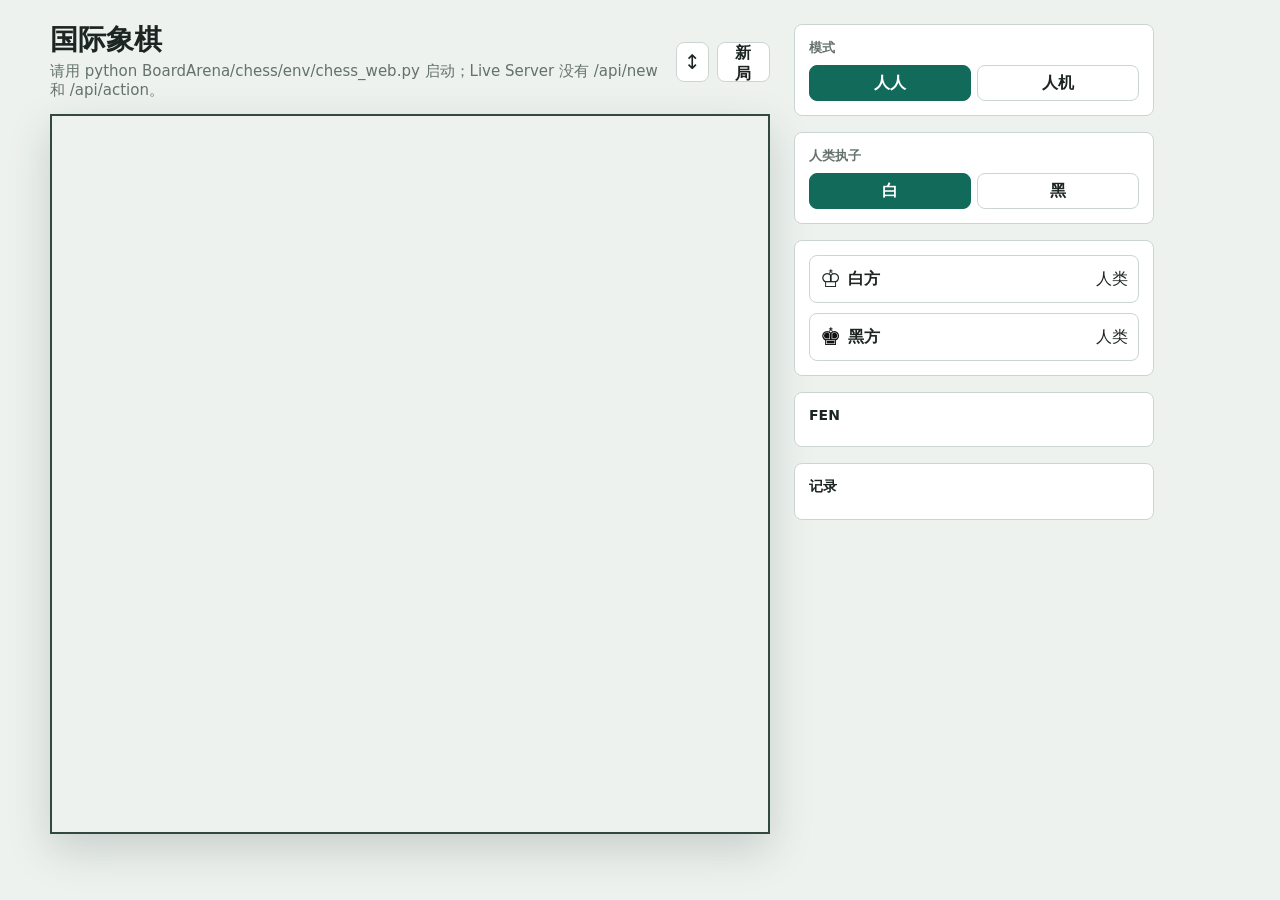
==== chess/env/index.html @ a33baae4 "finish chess v0" ====
<!doctype html>
<html lang="zh-CN">
<head>
  <meta charset="utf-8">
  <meta name="viewport" content="width=device-width, initial-scale=1">
  <title>BoardArena Chess</title>
  <link rel="stylesheet" href="styles.css">
</head>
<body>
  <main class="app-shell">
    <section class="board-area" aria-label="国际象棋棋盘">
      <div class="top-bar">
        <div>
          <h1>国际象棋</h1>
          <p id="statusText" class="status-text">准备开始</p>
        </div>
        <div class="top-actions">
          <button id="flipBtn" class="icon-button" type="button" aria-label="翻转棋盘" title="翻转棋盘">↕</button>
          <button id="newGameBtn" class="text-button" type="button">新局</button>
        </div>
      </div>

      <div id="board" class="board" aria-label="8乘8棋盘"></div>
    </section>

    <aside class="side-panel" aria-label="对局信息">
      <div class="control-group">
        <span class="control-label">模式</span>
        <div class="segmented" role="group" aria-label="模式">
          <button id="humanHumanBtn" type="button" class="selected" aria-pressed="true">人人</button>
          <button id="humanBotBtn" type="button" aria-pressed="false">人机</button>
        </div>
      </div>

      <div class="control-group">
        <span class="control-label">人类执子</span>
        <div class="segmented" role="group" aria-label="人类执子">
          <button id="whiteSeatBtn" type="button" class="selected" aria-pressed="true">白</button>
          <button id="blackSeatBtn" type="button" aria-pressed="false">黑</button>
        </div>
      </div>

      <div class="players">
        <article id="whitePlayer" class="player-card">
          <div class="player-title">
            <span class="piece-mark">♔</span>
            <strong>白方</strong>
          </div>
          <span id="whiteType">人类</span>
        </article>
        <article id="blackPlayer" class="player-card">
          <div class="player-title">
            <span class="piece-mark black">♚</span>
            <strong>黑方</strong>
          </div>
          <span id="blackType">人类</span>
        </article>
      </div>

      <div class="fen-panel">
        <h2>FEN</h2>
        <p id="fenText"></p>
      </div>

      <div class="log-panel">
        <h2>记录</h2>
        <ol id="moveLog" class="move-log"></ol>
      </div>
    </aside>
  </main>

  <div id="promotionPanel" class="promotion-panel" hidden>
    <div class="promotion-box" role="dialog" aria-label="升变">
      <span>升变</span>
      <div id="promotionChoices" class="promotion-choices"></div>
    </div>
  </div>

  <script src="game.js"></script>
</body>
</html>
---- chess/env/styles.css ----
:root {
  color-scheme: light;
  --bg: #edf2ef;
  --panel: #ffffff;
  --text: #1c2522;
  --muted: #64716d;
  --line: #cbd6d2;
  --accent: #126a5a;
  --accent-2: #9f3d35;
  --light-square: #e8dbc5;
  --dark-square: #6e8f72;
  --hint: rgba(18, 106, 90, 0.22);
  --target: rgba(159, 61, 53, 0.28);
  --last: rgba(245, 194, 66, 0.45);
  font-family: "Microsoft YaHei", "PingFang SC", system-ui, sans-serif;
}

* {
  box-sizing: border-box;
}

body {
  margin: 0;
  min-height: 100vh;
  background: var(--bg);
  color: var(--text);
}

button {
  font: inherit;
}

.app-shell {
  display: grid;
  grid-template-columns: minmax(360px, 720px) minmax(280px, 360px);
  gap: 24px;
  width: min(1180px, calc(100vw - 32px));
  margin: 0 auto;
  padding: 24px 0;
}

.board-area,
.side-panel {
  min-width: 0;
}

.top-bar {
  display: flex;
  align-items: center;
  justify-content: space-between;
  gap: 16px;
  margin-bottom: 14px;
}

h1,
h2,
p {
  margin: 0;
}

h1 {
  font-size: 28px;
  line-height: 1.15;
}

h2 {
  font-size: 14px;
  line-height: 1.2;
}

.status-text {
  margin-top: 6px;
  min-height: 22px;
  color: var(--muted);
  font-size: 15px;
}

.top-actions,
.segmented,
.player-title,
.promotion-choices {
  display: flex;
  align-items: center;
}

.top-actions {
  gap: 8px;
}

.icon-button,
.text-button,
.segmented button,
.promotion-choices button {
  border: 1px solid var(--line);
  background: var(--panel);
  color: var(--text);
  cursor: pointer;
}

.icon-button {
  width: 40px;
  height: 40px;
  border-radius: 8px;
  font-size: 20px;
}

.text-button {
  height: 40px;
  padding: 0 14px;
  border-radius: 8px;
  font-weight: 700;
}

.board {
  display: grid;
  grid-template-columns: repeat(8, minmax(0, 1fr));
  width: min(100%, calc(100vh - 110px));
  max-width: 720px;
  aspect-ratio: 1;
  border: 2px solid #314940;
  box-shadow: 0 16px 40px rgba(33, 48, 43, 0.18);
}

.square {
  appearance: none;
  -webkit-appearance: none;
  position: relative;
  display: grid;
  place-items: center;
  min-width: 0;
  margin: 0;
  border: 0;
  padding: 0;
  aspect-ratio: 1;
  cursor: default;
  overflow: hidden;
}

.square:focus {
  outline: none;
}

.square:focus-visible {
  outline: 3px solid var(--accent);
  outline-offset: -3px;
}

.square.light {
  background: var(--light-square);
}

.square.dark {
  background: var(--dark-square);
}

.square.selectable {
  cursor: pointer;
}

.square.selected::after,
.square.target::after,
.square.last::after {
  content: "";
  position: absolute;
  inset: 8%;
  border-radius: 50%;
  pointer-events: none;
}

.square.selected::after {
  border: 4px solid var(--accent);
}

.square.target::after {
  background: var(--target);
}

.square.last::after {
  inset: 0;
  border-radius: 0;
  background: var(--last);
}

.piece {
  position: relative;
  z-index: 1;
  font-size: clamp(32px, 8vw, 70px);
  line-height: 1;
  text-shadow: 0 2px 2px rgba(0, 0, 0, 0.24);
}

.coord {
  position: absolute;
  z-index: 2;
  color: rgba(28, 37, 34, 0.72);
  font-size: 11px;
  font-weight: 800;
  pointer-events: none;
}

.coord.file {
  right: 5px;
  bottom: 3px;
}

.coord.rank {
  left: 5px;
  top: 3px;
}

.side-panel {
  display: grid;
  gap: 16px;
  align-content: start;
}

.control-group,
.players,
.fen-panel,
.log-panel {
  background: var(--panel);
  border: 1px solid var(--line);
  border-radius: 8px;
  padding: 14px;
}

.control-label {
  display: block;
  margin-bottom: 8px;
  color: var(--muted);
  font-size: 13px;
  font-weight: 700;
}

.segmented {
  display: grid;
  grid-template-columns: repeat(2, 1fr);
  gap: 6px;
}

.segmented button {
  min-height: 36px;
  border-radius: 8px;
  font-weight: 700;
}

.segmented button.selected {
  border-color: var(--accent);
  background: var(--accent);
  color: #fff;
}

.players {
  display: grid;
  gap: 10px;
}

.player-card {
  display: flex;
  align-items: center;
  justify-content: space-between;
  gap: 10px;
  min-height: 48px;
  padding: 10px;
  border: 1px solid var(--line);
  border-radius: 8px;
}

.player-card.active {
  border-color: var(--accent);
  box-shadow: inset 4px 0 0 var(--accent);
}

#blackPlayer.active {
  border-color: var(--accent-2);
  box-shadow: inset 4px 0 0 var(--accent-2);
}

.piece-mark {
  width: 28px;
  font-size: 24px;
  line-height: 1;
}

.piece-mark.black {
  color: #111;
}

.fen-panel p {
  margin-top: 8px;
  color: var(--muted);
  font-family: ui-monospace, SFMono-Regular, Menlo, Consolas, monospace;
  font-size: 12px;
  line-height: 1.45;
  overflow-wrap: anywhere;
}

.move-log {
  max-height: 260px;
  margin: 10px 0 0;
  padding-left: 22px;
  overflow: auto;
  color: var(--muted);
  font-size: 14px;
  line-height: 1.45;
}

.promotion-panel {
  position: fixed;
  inset: 0;
  display: grid;
  place-items: center;
  background: rgba(16, 24, 22, 0.32);
}

.promotion-panel[hidden] {
  display: none;
}

.promotion-box {
  display: grid;
  gap: 12px;
  min-width: 240px;
  padding: 16px;
  border-radius: 8px;
  background: var(--panel);
  border: 1px solid var(--line);
  box-shadow: 0 20px 60px rgba(16, 24, 22, 0.28);
}

.promotion-box span {
  color: var(--muted);
  font-weight: 800;
}

.promotion-choices {
  gap: 8px;
}

.promotion-choices button {
  width: 48px;
  height: 48px;
  border-radius: 8px;
  font-size: 30px;
}

@media (max-width: 860px) {
  .app-shell {
    grid-template-columns: 1fr;
  }

  .board {
    width: 100%;
  }
}
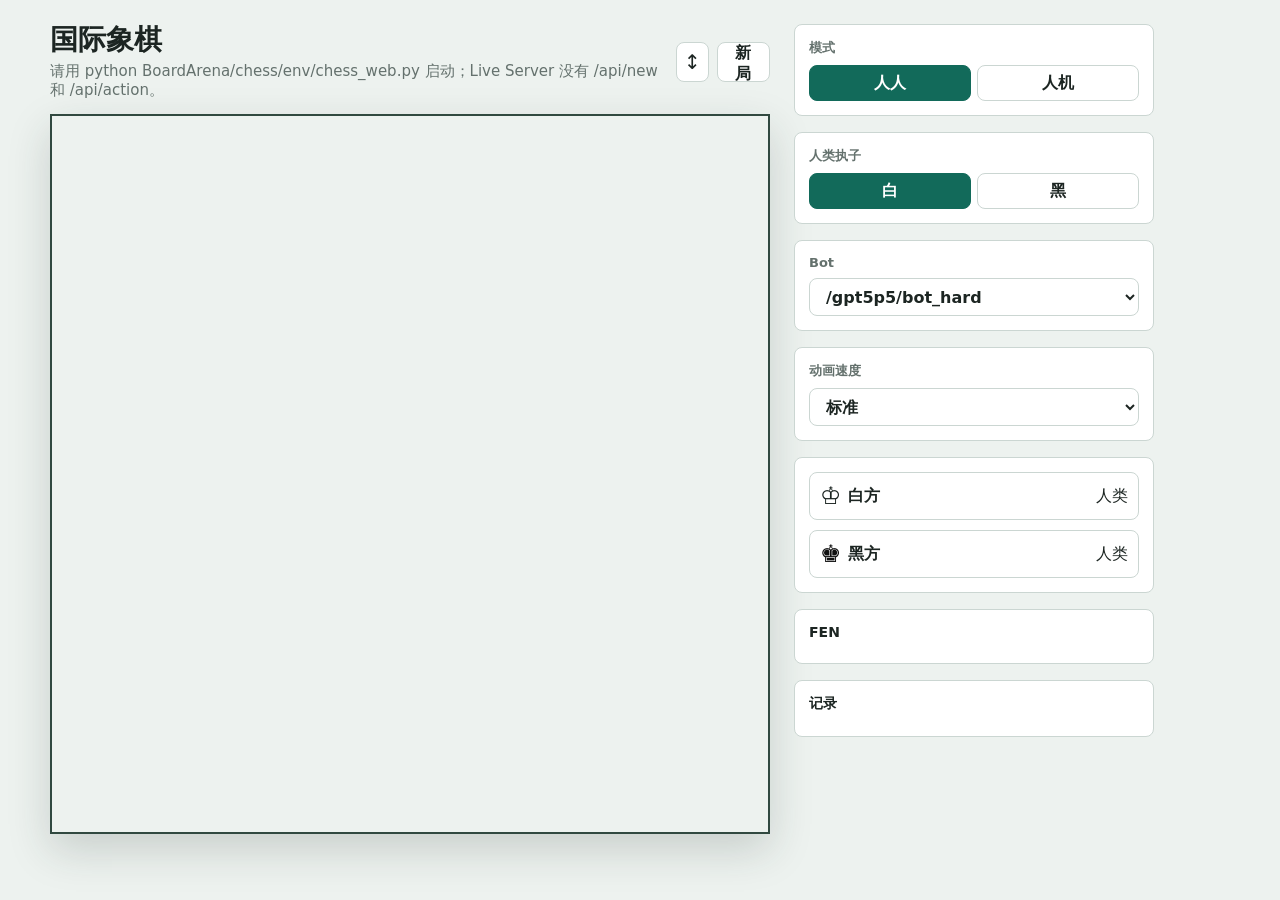
==== commit cae4d79b: "support variant bot; optimize UI" ====
--- a/chess/env/index.html
+++ b/chess/env/index.html
@@ -40,6 +40,24 @@
         </div>
       </div>
 
+      <div class="control-group">
+        <span class="control-label">Bot</span>
+        <select id="botSelect" class="select-control" aria-label="Bot">
+          <option value="/gpt5p5/bot_easy">/gpt5p5/bot_easy</option>
+          <option value="/gpt5p5/bot_hard" selected>/gpt5p5/bot_hard</option>
+        </select>
+      </div>
+
+      <div class="control-group">
+        <span class="control-label">动画速度</span>
+        <select id="animationSpeedSelect" class="select-control" aria-label="动画速度">
+          <option value="0">关闭</option>
+          <option value="140">快</option>
+          <option value="240" selected>标准</option>
+          <option value="420">慢</option>
+        </select>
+      </div>
+
       <div class="players">
         <article id="whitePlayer" class="player-card">
           <div class="player-title">
--- a/chess/env/styles.css
+++ b/chess/env/styles.css
@@ -90,10 +90,15 @@
 .icon-button,
 .text-button,
 .segmented button,
-.promotion-choices button {
+.promotion-choices button,
+.select-control {
   border: 1px solid var(--line);
   background: var(--panel);
   color: var(--text);
+}
+
+button,
+.select-control {
   cursor: pointer;
 }
 
@@ -189,6 +194,20 @@
   text-shadow: 0 2px 2px rgba(0, 0, 0, 0.24);
 }
 
+.piece.animating {
+  visibility: hidden;
+}
+
+.piece-clone {
+  position: fixed;
+  z-index: 20;
+  display: grid;
+  place-items: center;
+  pointer-events: none;
+  line-height: 1;
+  text-shadow: 0 2px 2px rgba(0, 0, 0, 0.24);
+}
+
 .coord {
   position: absolute;
   z-index: 2;
@@ -248,6 +267,25 @@
   border-color: var(--accent);
   background: var(--accent);
   color: #fff;
+}
+
+.segmented button:disabled {
+  cursor: default;
+  opacity: 0.55;
+}
+
+.select-control {
+  width: 100%;
+  min-height: 38px;
+  border-radius: 8px;
+  padding: 0 36px 0 12px;
+  font: inherit;
+  font-weight: 700;
+}
+
+.select-control:disabled {
+  cursor: default;
+  opacity: 0.55;
 }
 
 .players {
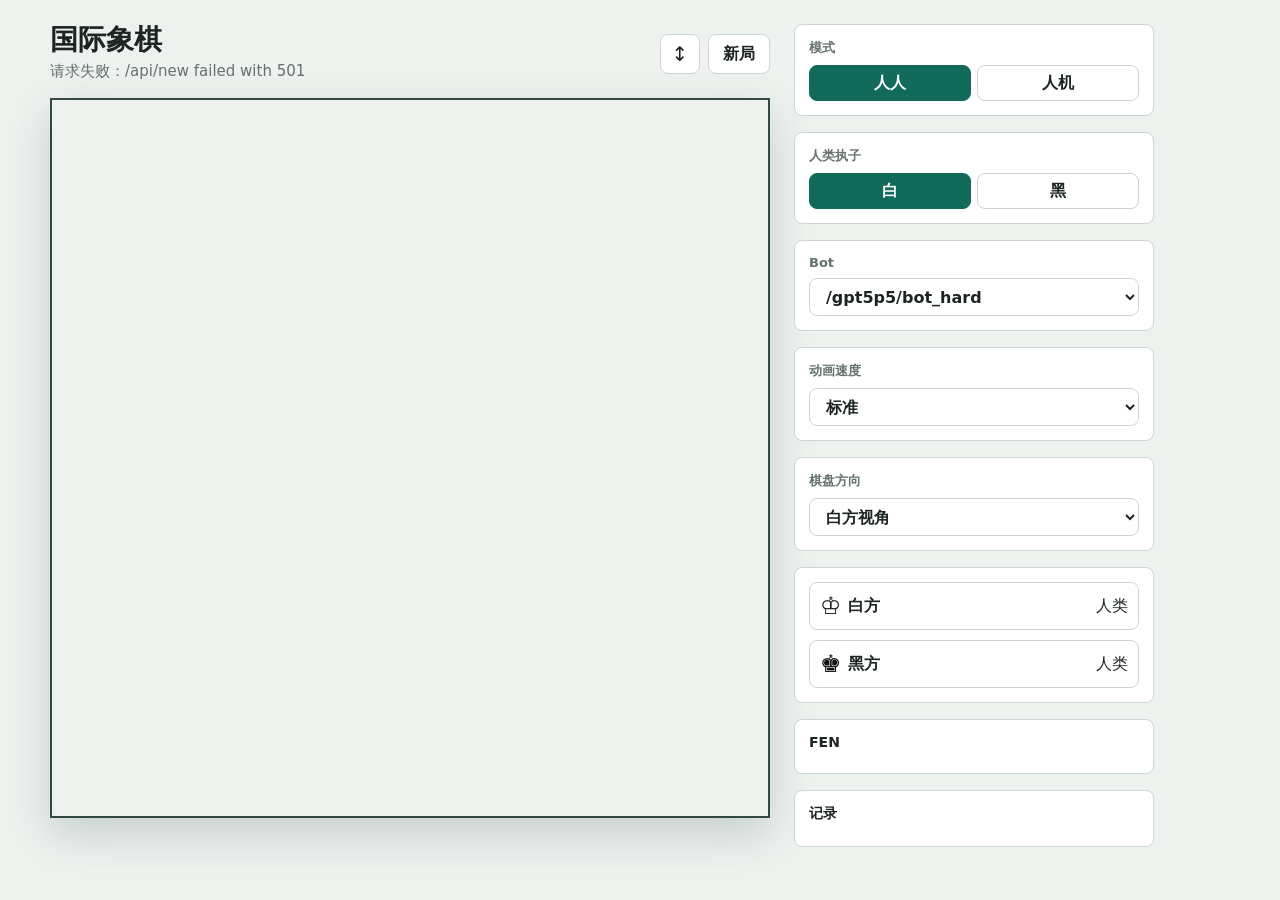
==== commit e9e43301: "optimize anime" ====
--- a/chess/env/index.html
+++ b/chess/env/index.html
@@ -58,6 +58,14 @@
         </select>
       </div>
 
+      <div class="control-group">
+        <span class="control-label">棋盘方向</span>
+        <select id="orientationSelect" class="select-control" aria-label="棋盘方向">
+          <option value="white" selected>白方视角</option>
+          <option value="black">黑方视角</option>
+        </select>
+      </div>
+
       <div class="players">
         <article id="whitePlayer" class="player-card">
           <div class="player-title">
--- a/chess/env/styles.css
+++ b/chess/env/styles.css
@@ -162,12 +162,21 @@
   cursor: pointer;
 }
 
+.square.last::before {
+  content: "";
+  position: absolute;
+  inset: 0;
+  z-index: 0;
+  background: var(--last);
+  pointer-events: none;
+}
+
 .square.selected::after,
-.square.target::after,
-.square.last::after {
+.square.target::after {
   content: "";
   position: absolute;
   inset: 8%;
+  z-index: 3;
   border-radius: 50%;
   pointer-events: none;
 }
@@ -180,15 +189,9 @@
   background: var(--target);
 }
 
-.square.last::after {
-  inset: 0;
-  border-radius: 0;
-  background: var(--last);
-}
-
 .piece {
   position: relative;
-  z-index: 1;
+  z-index: 2;
   font-size: clamp(32px, 8vw, 70px);
   line-height: 1;
   text-shadow: 0 2px 2px rgba(0, 0, 0, 0.24);
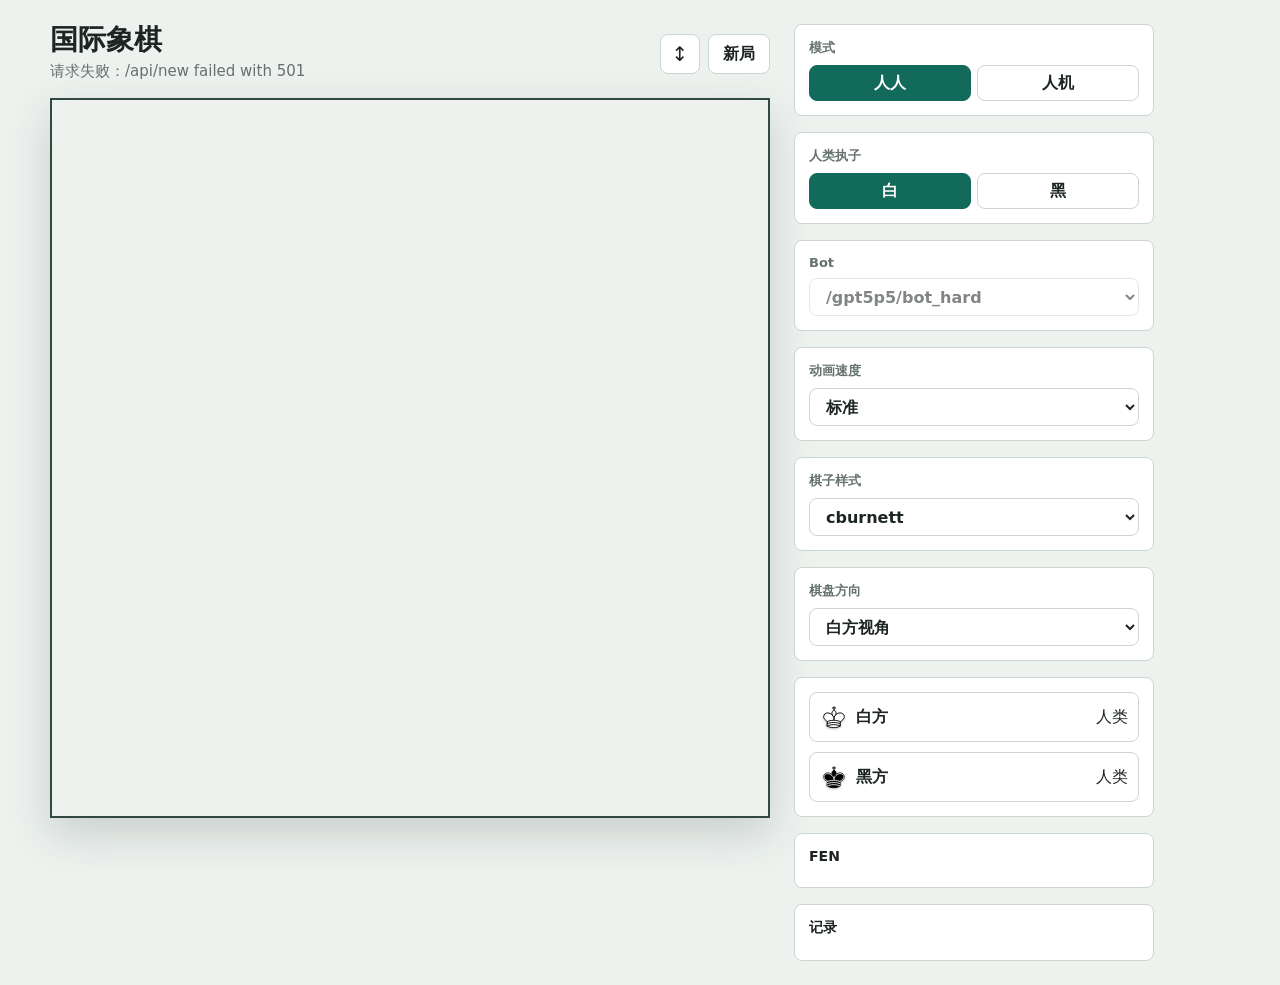
==== commit 64305cd1: "add chess skin" ====
--- a/chess/env/index.html
+++ b/chess/env/index.html
@@ -59,6 +59,17 @@
       </div>
 
       <div class="control-group">
+        <span class="control-label">棋子样式</span>
+        <select id="pieceStyleSelect" class="select-control" aria-label="棋子样式">
+          <option value="chessnut">chessnut</option>
+          <option value="spatial">spatial</option>
+          <option value="cburnett" selected>cburnett</option>
+          <option value="merida">merida</option>
+          <option value="rhosgfx">rhosgfx</option>
+        </select>
+      </div>
+
+      <div class="control-group">
         <span class="control-label">棋盘方向</span>
         <select id="orientationSelect" class="select-control" aria-label="棋盘方向">
           <option value="white" selected>白方视角</option>
@@ -69,14 +80,14 @@
       <div class="players">
         <article id="whitePlayer" class="player-card">
           <div class="player-title">
-            <span class="piece-mark">♔</span>
+            <img id="whiteMark" class="piece-mark" alt="" aria-hidden="true">
             <strong>白方</strong>
           </div>
           <span id="whiteType">人类</span>
         </article>
         <article id="blackPlayer" class="player-card">
           <div class="player-title">
-            <span class="piece-mark black">♚</span>
+            <img id="blackMark" class="piece-mark" alt="" aria-hidden="true">
             <strong>黑方</strong>
           </div>
           <span id="blackType">人类</span>
--- a/chess/env/styles.css
+++ b/chess/env/styles.css
@@ -192,9 +192,13 @@
 .piece {
   position: relative;
   z-index: 2;
-  font-size: clamp(32px, 8vw, 70px);
-  line-height: 1;
-  text-shadow: 0 2px 2px rgba(0, 0, 0, 0.24);
+  display: block;
+  width: 86%;
+  height: 86%;
+  object-fit: contain;
+  filter: drop-shadow(0 2px 2px rgba(0, 0, 0, 0.26));
+  user-select: none;
+  -webkit-user-drag: none;
 }
 
 .piece.animating {
@@ -204,11 +208,9 @@
 .piece-clone {
   position: fixed;
   z-index: 20;
-  display: grid;
-  place-items: center;
+  display: block;
   pointer-events: none;
-  line-height: 1;
-  text-shadow: 0 2px 2px rgba(0, 0, 0, 0.24);
+  object-fit: contain;
 }
 
 .coord {
@@ -294,6 +296,10 @@
 .players {
   display: grid;
   gap: 10px;
+}
+
+.player-title {
+  gap: 8px;
 }
 
 .player-card {
@@ -319,12 +325,10 @@
 
 .piece-mark {
   width: 28px;
-  font-size: 24px;
-  line-height: 1;
-}
-
-.piece-mark.black {
-  color: #111;
+  height: 28px;
+  display: block;
+  object-fit: contain;
+  filter: drop-shadow(0 1px 1px rgba(0, 0, 0, 0.24));
 }
 
 .fen-panel p {
@@ -382,7 +386,11 @@
   width: 48px;
   height: 48px;
   border-radius: 8px;
-  font-size: 30px;
+}
+
+.promotion-choices .piece {
+  width: 34px;
+  height: 34px;
 }
 
 @media (max-width: 860px) {
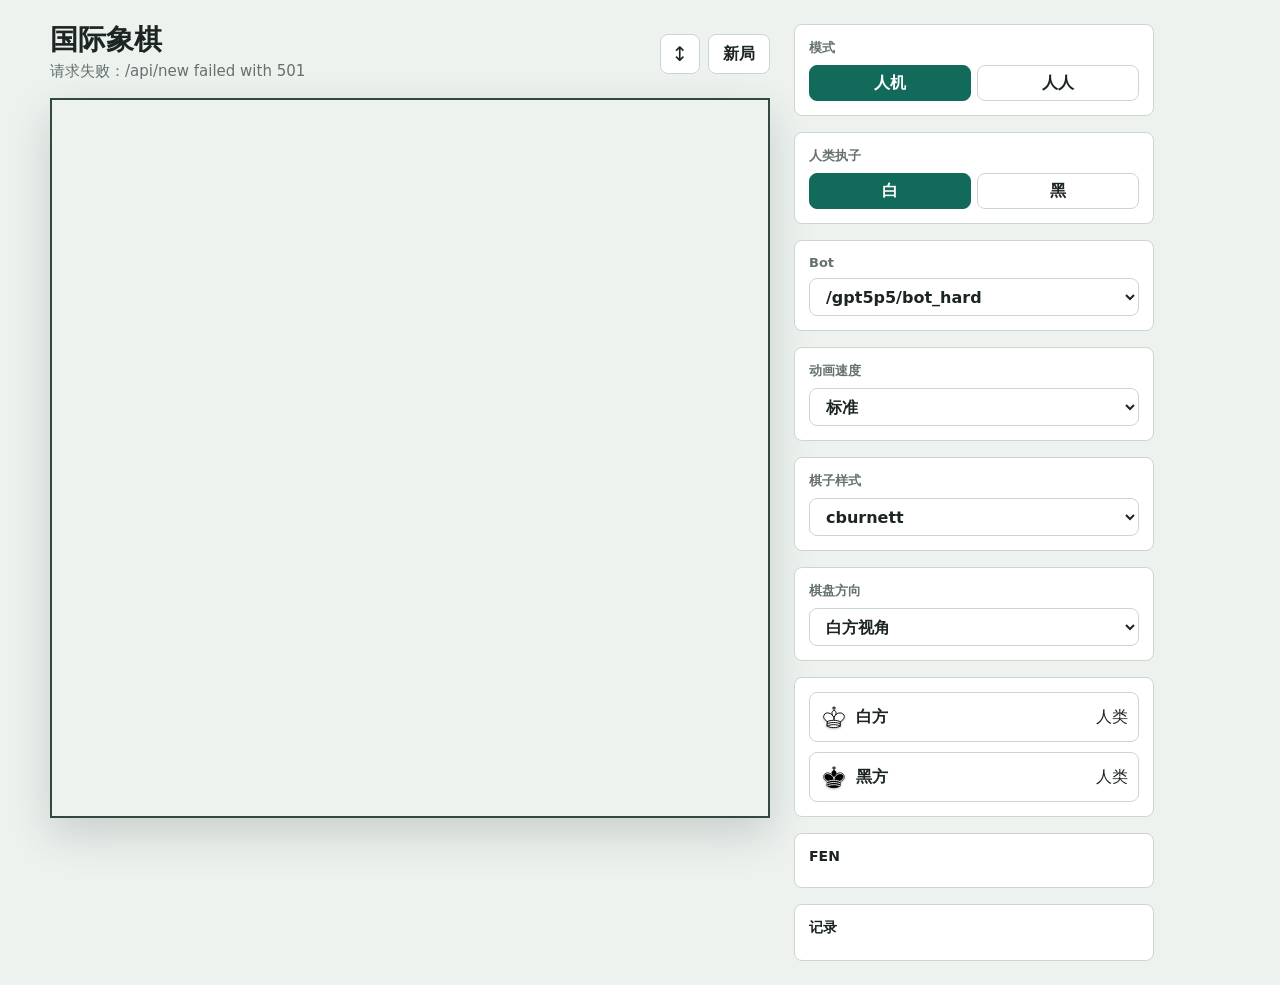
==== commit 3e84514b: "chess: optimize UI and rule doc" ====
--- a/chess/env/index.html
+++ b/chess/env/index.html
@@ -27,8 +27,8 @@
       <div class="control-group">
         <span class="control-label">模式</span>
         <div class="segmented" role="group" aria-label="模式">
-          <button id="humanHumanBtn" type="button" class="selected" aria-pressed="true">人人</button>
-          <button id="humanBotBtn" type="button" aria-pressed="false">人机</button>
+          <button id="humanBotBtn" type="button" class="selected" aria-pressed="true">人机</button>
+          <button id="humanHumanBtn" type="button" aria-pressed="false">人人</button>
         </div>
       </div>
 
@@ -44,6 +44,7 @@
         <span class="control-label">Bot</span>
         <select id="botSelect" class="select-control" aria-label="Bot">
           <option value="/gpt5p5/bot_easy">/gpt5p5/bot_easy</option>
+          <option value="/gpt5p5/bot_medium">/gpt5p5/bot_medium</option>
           <option value="/gpt5p5/bot_hard" selected>/gpt5p5/bot_hard</option>
         </select>
       </div>
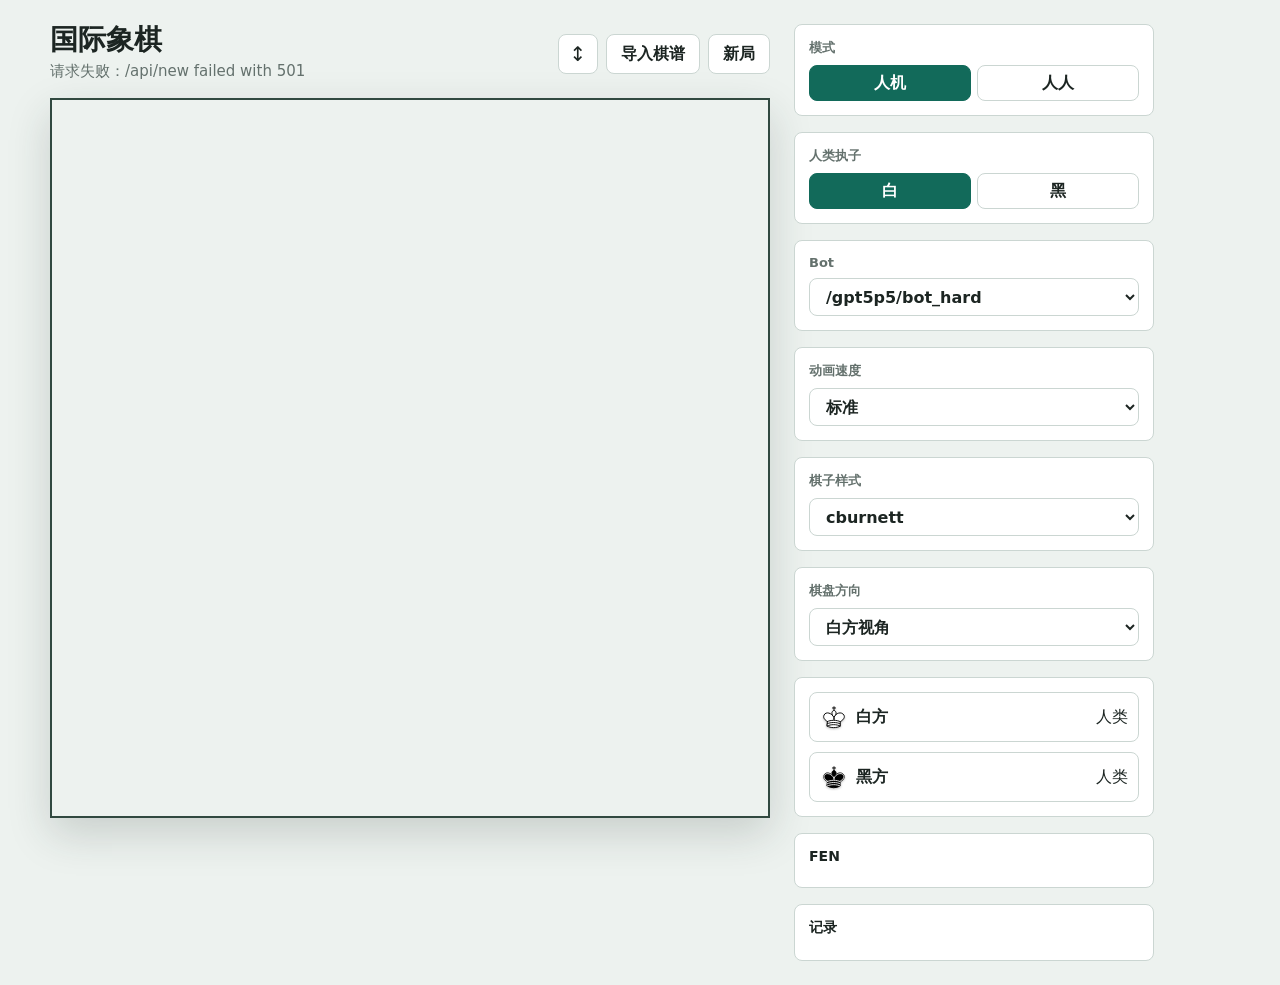
==== commit fe452693: "chess: add claude bot hard v2; support import record" ====
--- a/chess/env/index.html
+++ b/chess/env/index.html
@@ -16,6 +16,7 @@
         </div>
         <div class="top-actions">
           <button id="flipBtn" class="icon-button" type="button" aria-label="翻转棋盘" title="翻转棋盘">↕</button>
+          <button id="importBtn" class="text-button" type="button">导入棋谱</button>
           <button id="newGameBtn" class="text-button" type="button">新局</button>
         </div>
       </div>
@@ -107,6 +108,31 @@
     </aside>
   </main>
 
+  <div id="importPanel" class="import-panel" hidden>
+    <div class="import-box" role="dialog" aria-label="导入棋谱" aria-modal="true">
+      <div class="import-header">
+        <strong>导入棋谱</strong>
+        <button id="importCloseBtn" class="icon-button" type="button" aria-label="关闭">×</button>
+      </div>
+      <p class="import-hint">
+        支持 PGN 或按行格式（例：<code>白方: e4</code> / <code>黑方 Bot: e5</code>，按倒序排列也可）。
+      </p>
+      <div class="import-actions-top">
+        <label class="text-button" for="importFileInput">选择文件</label>
+        <input id="importFileInput" type="file" accept=".pgn,.txt,text/plain"
+               aria-label="棋谱文件">
+        <span id="importFileName" class="import-filename"></span>
+      </div>
+      <textarea id="importTextarea" class="import-textarea" rows="12"
+                placeholder="粘贴棋谱文本，或从上方选择文件…" spellcheck="false"></textarea>
+      <p id="importError" class="import-error" hidden></p>
+      <div class="import-actions">
+        <button id="importCancelBtn" class="text-button" type="button">取消</button>
+        <button id="importSubmitBtn" class="text-button primary" type="button">导入</button>
+      </div>
+    </div>
+  </div>
+
   <div id="promotionPanel" class="promotion-panel" hidden>
     <div class="promotion-box" role="dialog" aria-label="升变">
       <span>升变</span>
--- a/chess/env/styles.css
+++ b/chess/env/styles.css
@@ -350,16 +350,128 @@
   line-height: 1.45;
 }
 
-.promotion-panel {
+.promotion-panel,
+.import-panel {
   position: fixed;
   inset: 0;
   display: grid;
   place-items: center;
   background: rgba(16, 24, 22, 0.32);
-}
-
-.promotion-panel[hidden] {
+  z-index: 10;
+}
+
+.promotion-panel[hidden],
+.import-panel[hidden] {
   display: none;
+}
+
+.import-box {
+  display: grid;
+  gap: 12px;
+  width: min(540px, calc(100vw - 32px));
+  max-height: calc(100vh - 48px);
+  padding: 18px 20px;
+  border-radius: 10px;
+  background: var(--panel);
+  border: 1px solid var(--line);
+  box-shadow: 0 20px 60px rgba(16, 24, 22, 0.28);
+}
+
+.import-header {
+  display: flex;
+  align-items: center;
+  justify-content: space-between;
+  gap: 12px;
+}
+
+.import-header strong {
+  font-size: 16px;
+}
+
+.import-header .icon-button {
+  width: 32px;
+  height: 32px;
+  font-size: 18px;
+}
+
+.import-hint {
+  color: var(--muted);
+  font-size: 13px;
+  line-height: 1.5;
+}
+
+.import-hint code {
+  background: var(--bg);
+  padding: 1px 6px;
+  border-radius: 4px;
+  font-size: 12px;
+}
+
+.import-actions-top {
+  display: flex;
+  align-items: center;
+  gap: 10px;
+}
+
+.import-actions-top label.text-button {
+  display: inline-flex;
+  align-items: center;
+  cursor: pointer;
+}
+
+#importFileInput {
+  display: none;
+}
+
+.import-filename {
+  color: var(--muted);
+  font-size: 13px;
+  overflow: hidden;
+  text-overflow: ellipsis;
+  white-space: nowrap;
+  flex: 1;
+}
+
+.import-textarea {
+  width: 100%;
+  min-height: 180px;
+  padding: 10px 12px;
+  border: 1px solid var(--line);
+  border-radius: 8px;
+  background: var(--panel);
+  color: var(--text);
+  font-family: ui-monospace, SFMono-Regular, Menlo, Consolas, monospace;
+  font-size: 13px;
+  line-height: 1.5;
+  resize: vertical;
+}
+
+.import-textarea:focus {
+  outline: 2px solid var(--accent);
+  outline-offset: -2px;
+}
+
+.import-error {
+  color: var(--accent-2);
+  font-size: 13px;
+  line-height: 1.4;
+}
+
+.import-actions {
+  display: flex;
+  justify-content: flex-end;
+  gap: 8px;
+}
+
+.text-button.primary {
+  background: var(--accent);
+  color: #ffffff;
+  border-color: var(--accent);
+}
+
+.text-button.primary:disabled {
+  opacity: 0.55;
+  cursor: not-allowed;
 }
 
 .promotion-box {
